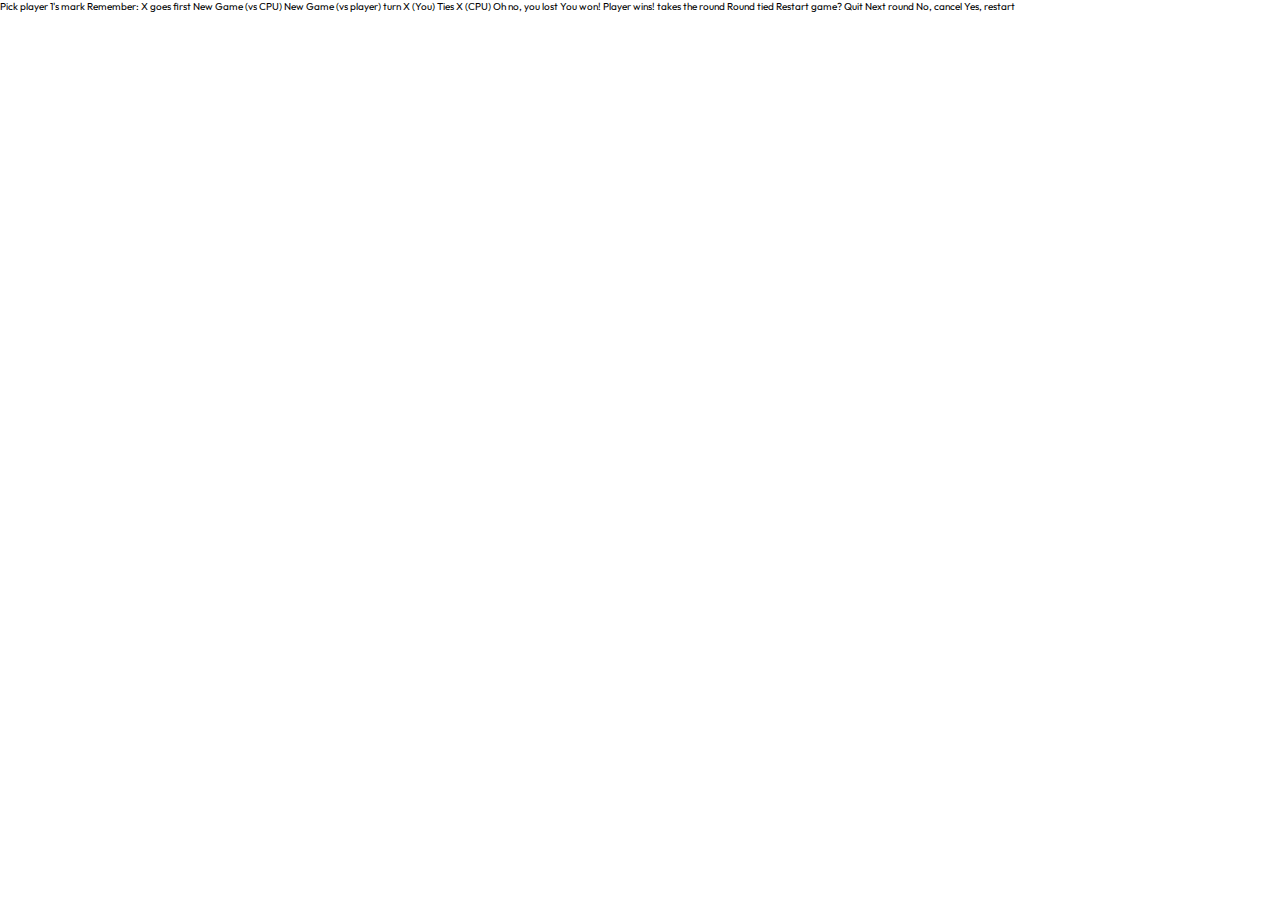
==== starter-code/index.html @ 1407ac09 "Challenge accepted" ====
<!DOCTYPE html>
<html lang="en">
<head>
  <meta charset="UTF-8">
  <meta name="viewport" content="width=device-width, initial-scale=1.0">
  <!-- fonts -->
  <link rel="preconnect" href="https://fonts.googleapis.com">
  <link rel="preconnect" href="https://fonts.gstatic.com" crossorigin>
  <link href="https://fonts.googleapis.com/css2?family=Outfit:wght@400;700;900&display=swap" rel="stylesheet">
  <link rel="icon" type="image/png" sizes="32x32" href="./assets/favicon-32x32.png">
  <link rel="stylesheet" href="../styles/style.css">
  
  <title>Frontend Mentor | Tic Tac Toe</title>
</head>
<body>

  <!-- New game menu start -->

  Pick player 1's mark
  Remember: X goes first

  New Game (vs CPU)
  New Game (vs player)

  <!-- New game menu end -->

  <!-- Game board start -->

  <!-- x/o icon --> turn

  X (You) <!-- Your score -->
  Ties <!-- Ties score -->
  X (CPU) <!-- CPU score -->

  Oh no, you lost
  You won!
  Player <!-- 1/2 --> wins!

  <!-- x/o icon --> takes the round
  Round tied
  Restart game?

  Quit
  Next round
  No, cancel
  Yes, restart

  <!-- Game board end -->

</body>
</html>
---- styles/style.css ----
* {
  margin: 0;
  padding: 0;
  box-sizing: border-box;
}

html {
  font-size: 62.5%;
}

body {
  font-family: "Outfit", sans-serif;
}

/*# sourceMappingURL=style.css.map */
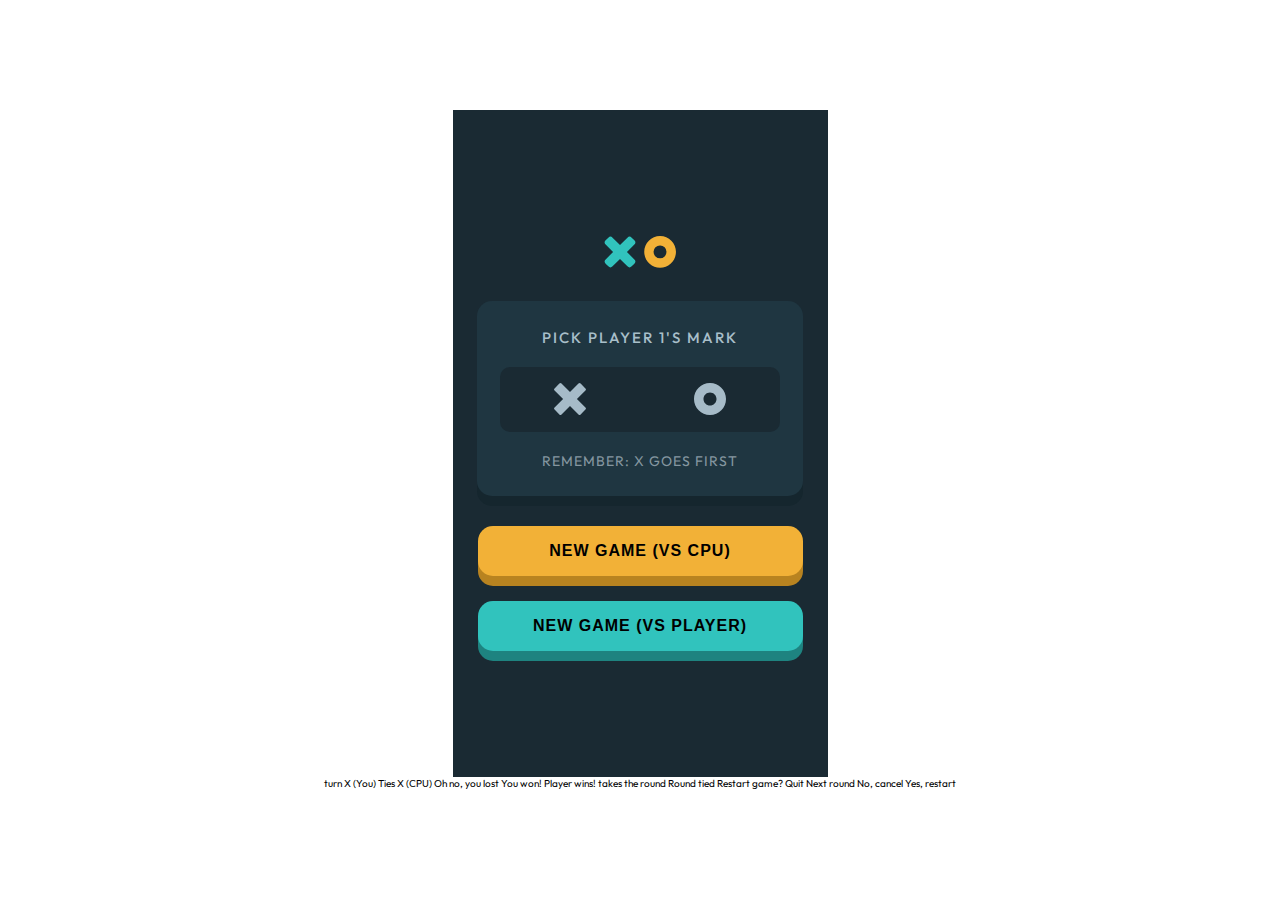
==== commit b0cf5d1e: "New game start layout" ====
--- a/starter-code/index.html
+++ b/starter-code/index.html
@@ -14,15 +14,43 @@
 </head>
 <body>
 
-  <!-- New game menu start -->
+  <main class="main-container">
+      <!-- New game menu start -->
 
-  Pick player 1's mark
-  Remember: X goes first
+    <div class="game-menu">
+      <div class="game-logo"><img src="./assets/logo.svg" alt="game logo"> </div>
 
-  New Game (vs CPU)
-  New Game (vs player)
+      <div class="mark-options">
+        <p class="first-mark">Pick player 1's mark</p>
+        <div class="pick-mark">
+          <div class="icon-container">
+            <img class="icon x-icon" src="./assets/icon-x.svg" alt="x icon">
+          </div>
+          <div class="icon-container">
+            <img class="icon o-icon" src="./assets/icon-o.svg" alt="o icon">
+          </div>
+          
+        </div>
+        <p class="remember">Remember: X goes first</p>
+      </div>
 
-  <!-- New game menu end -->
+      <div class="buttons">
+        <button class="new-game cpu">New Game (vs CPU)</button>
+        <button class="new-game player">New Game (vs player)</button>
+      </div>
+    </div>
+
+      <!-- New game menu end -->
+  </main>
+
+
+  
+  
+
+  
+  
+
+
 
   <!-- Game board start -->
 
--- a/styles/style.css
+++ b/styles/style.css
@@ -10,6 +10,116 @@
 
 body {
   font-family: "Outfit", sans-serif;
+  height: 100vh;
+  display: flex;
+  justify-content: center;
+  align-items: center;
+  flex-direction: column;
+}
+
+.main-container {
+  display: flex;
+  justify-content: center;
+  align-items: center;
+  width: 37.5rem;
+  height: 66.7rem;
+  background-color: #1A2A33;
+}
+.main-container .game-menu {
+  display: flex;
+  justify-content: center;
+  align-items: center;
+  flex-direction: column;
+  width: 32.7rem;
+  height: 42.9rem;
+  row-gap: 3rem;
+}
+.main-container .game-menu .mark-options {
+  background-color: #1F3641;
+  display: flex;
+  justify-content: center;
+  align-items: center;
+  flex-direction: column;
+  border-radius: 1.5rem;
+  box-shadow: 0 1rem #15262e;
+  width: 32.6rem;
+  height: 19.5rem;
+  row-gap: 2rem;
+}
+.main-container .game-menu .mark-options .first-mark {
+  text-transform: uppercase;
+  letter-spacing: 0.2rem;
+  font-size: 1.5rem;
+  color: #A8BFC9;
+  font-weight: 510;
+}
+.main-container .game-menu .mark-options .pick-mark {
+  background-color: #1A2A33;
+  display: flex;
+  justify-content: space-around;
+  align-items: center;
+  border-radius: 1rem;
+  width: 28rem;
+  height: 6.5rem;
+}
+.main-container .game-menu .mark-options .pick-mark .icon-container {
+  display: flex;
+  justify-content: space-around;
+  align-items: center;
+  width: 42.9%;
+  height: 75%;
+  border-radius: 1rem;
+}
+.main-container .game-menu .mark-options .pick-mark .icon-container:hover {
+  background-color: #A8BFC9;
+  cursor: pointer;
+}
+.main-container .game-menu .mark-options .pick-mark .icon-container:hover .icon {
+  filter: brightness(0) saturate(100%) invert(10%) sepia(6%) saturate(4628%) hue-rotate(158deg) brightness(100%) contrast(87%);
+}
+.main-container .game-menu .mark-options .pick-mark .icon {
+  width: 26%;
+  filter: brightness(0) saturate(100%) invert(94%) sepia(2%) saturate(6105%) hue-rotate(173deg) brightness(84%) contrast(84%);
+}
+.main-container .game-menu .mark-options .remember {
+  text-transform: uppercase;
+  letter-spacing: 0.1rem;
+  font-size: 1.4rem;
+  color: #8596a0;
+  font-weight: 400;
+}
+.main-container .game-menu .buttons {
+  display: flex;
+  justify-content: center;
+  align-items: center;
+  flex-direction: column;
+  row-gap: 2.5rem;
+}
+.main-container .game-menu .buttons .new-game {
+  width: 32.5rem;
+  height: 5rem;
+  text-transform: uppercase;
+  letter-spacing: 0.1rem;
+  font-size: 1.6rem;
+  font-weight: 600;
+  border-radius: 1.5rem;
+  border: none;
+}
+.main-container .game-menu .buttons .cpu {
+  background-color: #F2B137;
+  box-shadow: 0 1rem #b88320;
+}
+.main-container .game-menu .buttons .cpu:hover {
+  background-color: #FFC860;
+  cursor: pointer;
+}
+.main-container .game-menu .buttons .player {
+  background-color: #31C3BD;
+  box-shadow: 0 1rem #1e8380;
+}
+.main-container .game-menu .buttons .player:hover {
+  background-color: #65E9E4;
+  cursor: pointer;
 }
 
 /*# sourceMappingURL=style.css.map */
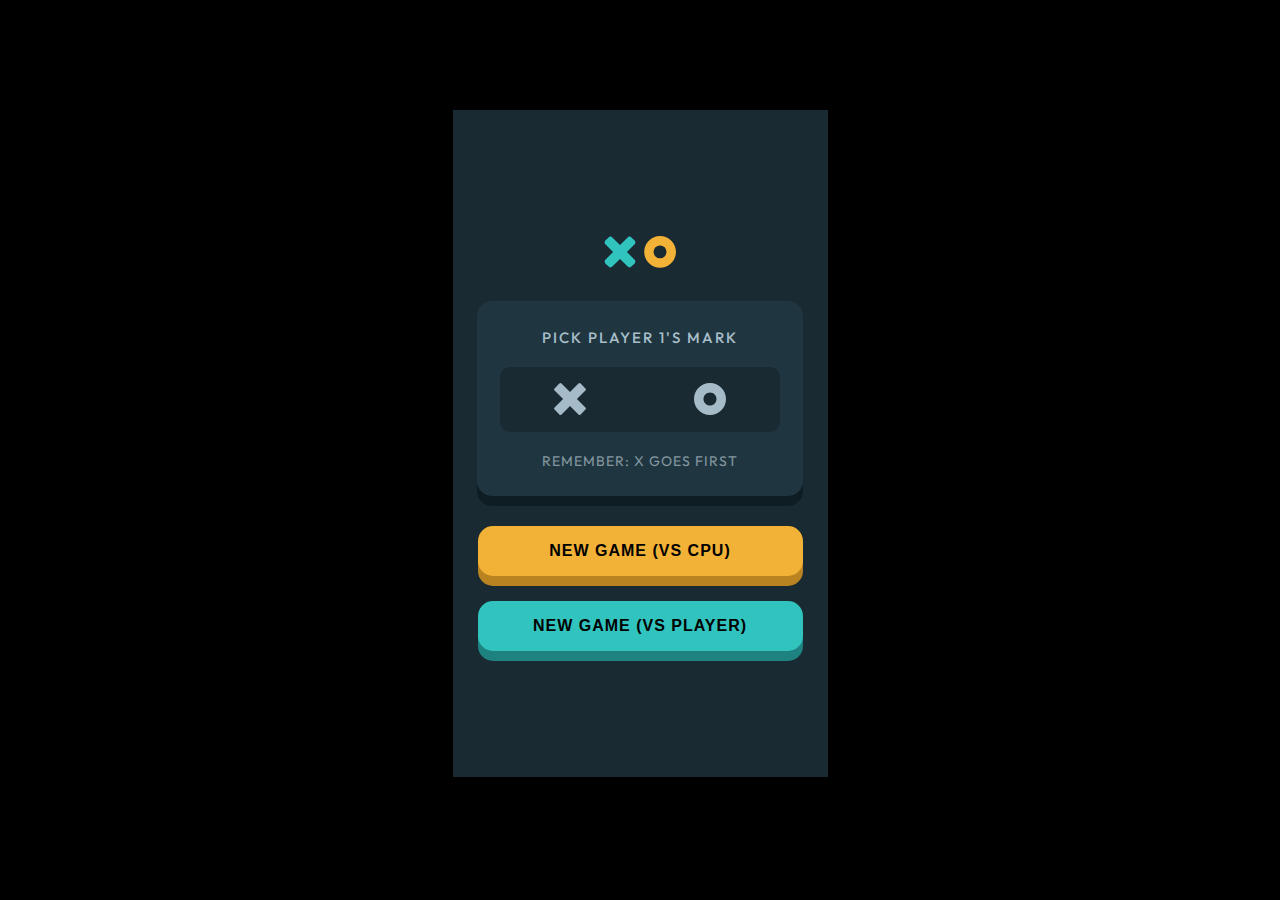
==== commit a66c6275: "Game solo Initialize" ====
--- a/starter-code/index.html
+++ b/starter-code/index.html
@@ -18,16 +18,16 @@
       <!-- New game menu start -->
 
     <div class="game-menu">
-      <div class="game-logo"><img src="./assets/logo.svg" alt="game logo"> </div>
+      <div class="game-logo"><img src="../assets/logo.svg" alt="game logo"> </div>
 
       <div class="mark-options">
         <p class="first-mark">Pick player 1's mark</p>
         <div class="pick-mark">
           <div class="icon-container">
-            <img class="icon x-icon" src="./assets/icon-x.svg" alt="x icon">
+            <img class="icon x-icon" src="../assets/icon-x.svg" alt="x icon">
           </div>
           <div class="icon-container">
-            <img class="icon o-icon" src="./assets/icon-o.svg" alt="o icon">
+            <img class="icon o-icon" src="../assets/icon-o.svg" alt="o icon">
           </div>
           
         </div>
@@ -35,8 +35,12 @@
       </div>
 
       <div class="buttons">
-        <button class="new-game cpu">New Game (vs CPU)</button>
-        <button class="new-game player">New Game (vs player)</button>
+        <button class="new-game cpu">
+          <a href="">New Game (vs CPU)</a>
+        </button>
+        <button class="new-game player">
+          <a href="">New Game (vs player)</a>
+        </button>
       </div>
     </div>
 
@@ -52,9 +56,9 @@
 
 
 
-  <!-- Game board start -->
 
-  <!-- x/o icon --> turn
+
+ 
 
   X (You) <!-- Your score -->
   Ties <!-- Ties score -->
--- a/styles/style.css
+++ b/styles/style.css
@@ -15,6 +15,7 @@
   justify-content: center;
   align-items: center;
   flex-direction: column;
+  background-color: black;
 }
 
 .main-container {
@@ -41,7 +42,7 @@
   align-items: center;
   flex-direction: column;
   border-radius: 1.5rem;
-  box-shadow: 0 1rem #15262e;
+  box-shadow: 0 1rem #0e1d24;
   width: 32.6rem;
   height: 19.5rem;
   row-gap: 2rem;
@@ -69,6 +70,7 @@
   width: 42.9%;
   height: 75%;
   border-radius: 1rem;
+  transition: all 700ms ease-in-out;
 }
 .main-container .game-menu .mark-options .pick-mark .icon-container:hover {
   background-color: #A8BFC9;
@@ -105,6 +107,10 @@
   border-radius: 1.5rem;
   border: none;
 }
+.main-container .game-menu .buttons .new-game a {
+  text-decoration: none;
+  color: black;
+}
 .main-container .game-menu .buttons .cpu {
   background-color: #F2B137;
   box-shadow: 0 1rem #b88320;
